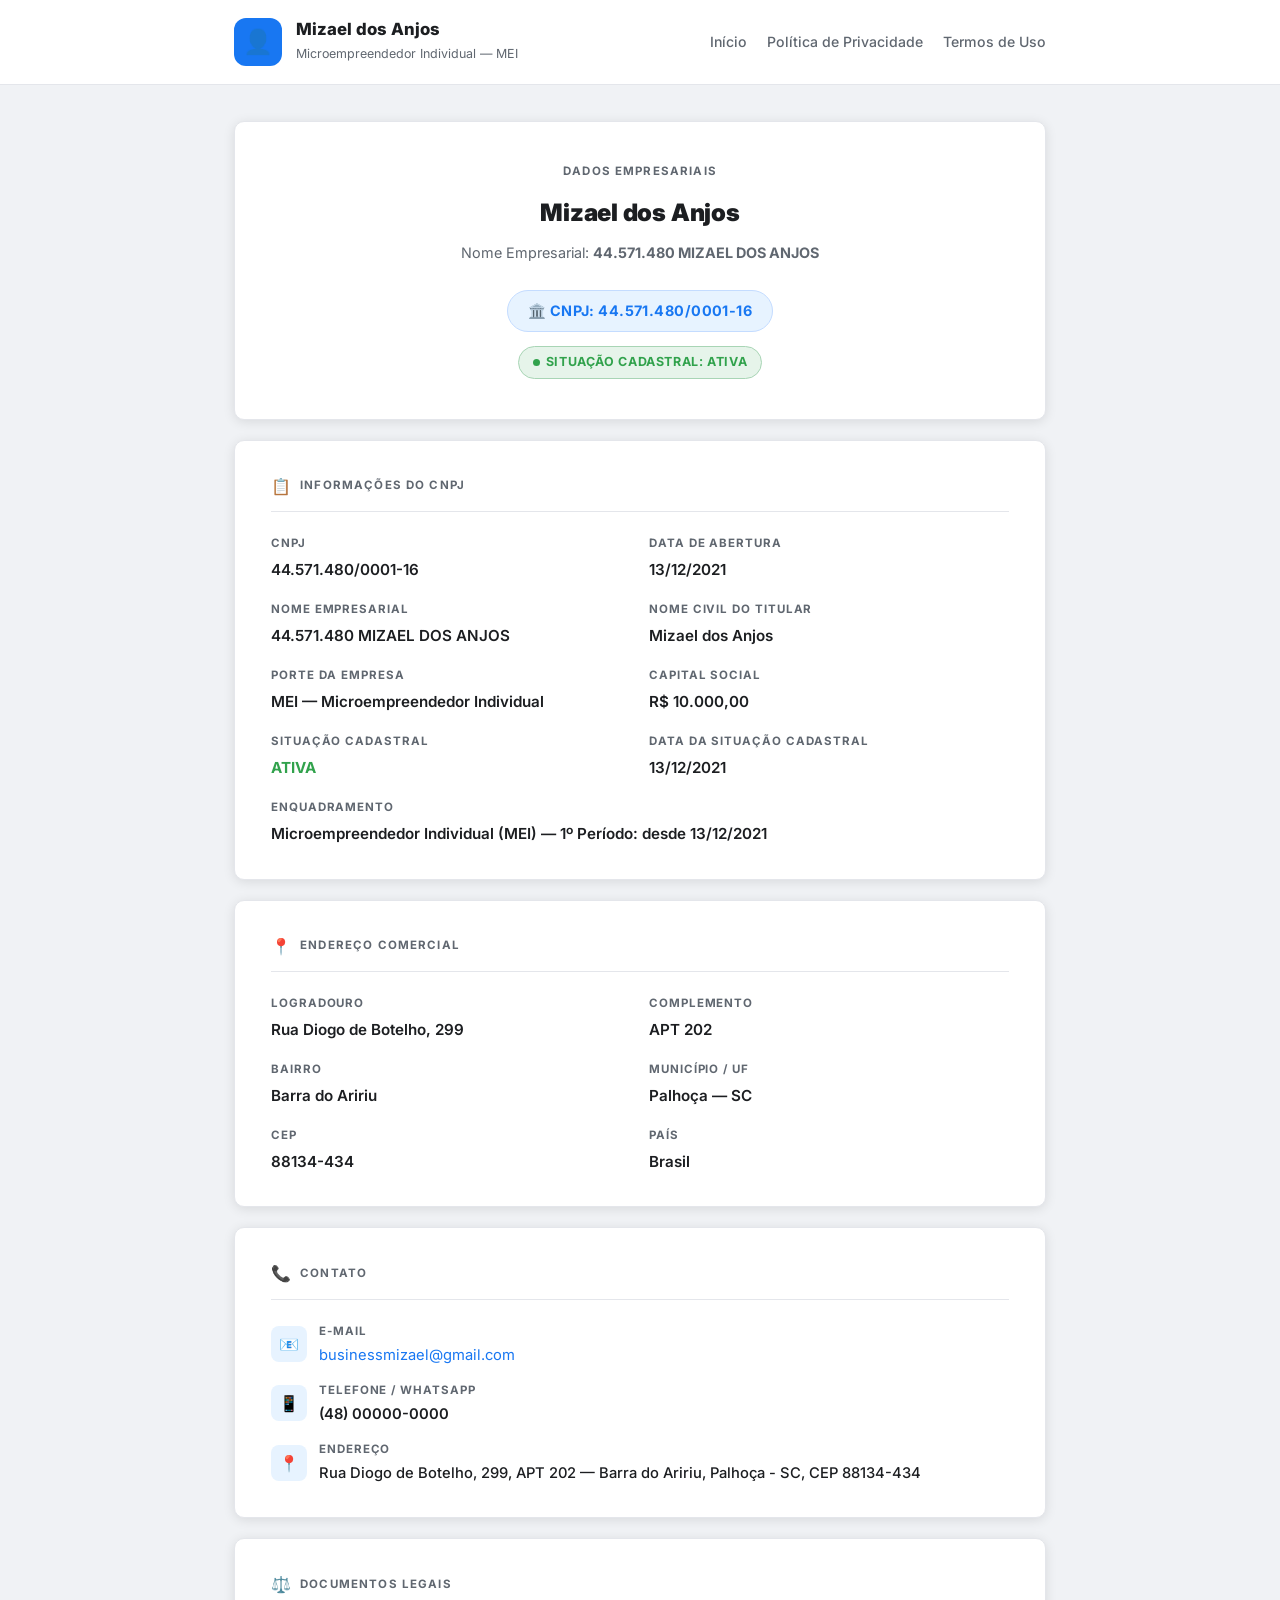
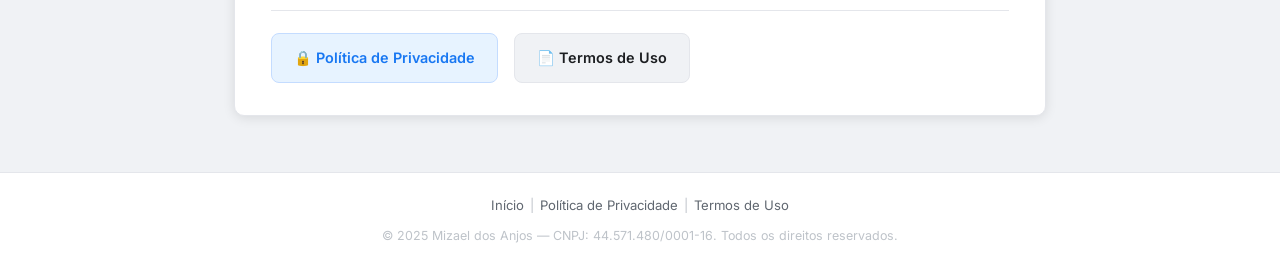
==== index.html @ 9d2faf02 "Site institucional MEI - pronto para deploy Vercel" ====
<!DOCTYPE html>
<html lang="pt-BR">
<head>
  <meta charset="UTF-8" />
  <meta name="viewport" content="width=device-width, initial-scale=1.0" />
  <meta name="description" content="Página institucional de Mizael dos Anjos — MEI — CNPJ: 44.571.480/0001-16. Informações empresariais, Política de Privacidade e Termos de Uso." />
  <meta name="robots" content="index, follow" />
  <title>Mizael dos Anjos — Informações Institucionais</title>
  <link rel="preconnect" href="https://fonts.googleapis.com" />
  <link rel="preconnect" href="https://fonts.gstatic.com" crossorigin />
  <link href="https://fonts.googleapis.com/css2?family=Inter:wght@400;500;600;700;800;900&display=swap" rel="stylesheet" />
  <link rel="stylesheet" href="css/styles.css" />
</head>
<body>

  <!-- HEADER -->
  <header class="site-header">
    <div class="header-inner">
      <div class="brand">
        <div class="brand-icon" aria-hidden="true">👤</div>
        <div class="brand-text">
          <h1>Mizael dos Anjos</h1>
          <span>Microempreendedor Individual — MEI</span>
        </div>
      </div>
      <nav class="header-nav" aria-label="Menu">
        <a href="index.html">Início</a>
        <a href="politica-de-privacidade.html">Política de Privacidade</a>
        <a href="termos-de-uso.html">Termos de Uso</a>
      </nav>
    </div>
  </header>

  <!-- MAIN -->
  <main>

    <!-- HERO / IDENTIDADE PRINCIPAL -->
    <div class="hero-card" role="region" aria-labelledby="empresaNome">
      <div id="empresaNome" style="font-size:0.72rem; font-weight:700; text-transform:uppercase; letter-spacing:0.1em; color:#606770; margin-bottom:12px;">
        Dados Empresariais
      </div>
      <h2>Mizael dos Anjos</h2>
      <div style="font-size:0.9rem; color:#606770; margin-bottom:12px;">
        Nome Empresarial: <strong>44.571.480 MIZAEL DOS ANJOS</strong>
      </div>
      <div class="cnpj-badge">
        🏛️ CNPJ: 44.571.480/0001-16
      </div>
      <br />
      <div class="status-badge" role="status" aria-label="Situação cadastral: Ativa">
        <span class="status-dot" aria-hidden="true"></span>
        SITUAÇÃO CADASTRAL: ATIVA
      </div>
    </div>

    <!-- DADOS DO CADASTRO -->
    <section class="card" aria-labelledby="dadosCnpjTitle">
      <div class="card-title" id="dadosCnpjTitle">
        <span aria-hidden="true">📋</span> Informações do CNPJ
      </div>

      <div class="data-grid">
        <div class="data-item">
          <label>CNPJ</label>
          <div class="value">44.571.480/0001-16</div>
        </div>
        <div class="data-item">
          <label>Data de Abertura</label>
          <div class="value">13/12/2021</div>
        </div>
        <div class="data-item">
          <label>Nome Empresarial</label>
          <div class="value">44.571.480 MIZAEL DOS ANJOS</div>
        </div>
        <div class="data-item">
          <label>Nome Civil do Titular</label>
          <div class="value">Mizael dos Anjos</div>
        </div>
        <div class="data-item">
          <label>Porte da Empresa</label>
          <div class="value">MEI — Microempreendedor Individual</div>
        </div>
        <div class="data-item">
          <label>Capital Social</label>
          <div class="value">R$ 10.000,00</div>
        </div>
        <div class="data-item">
          <label>Situação Cadastral</label>
          <div class="value" style="color:#31A24C; font-weight:700;">ATIVA</div>
        </div>
        <div class="data-item">
          <label>Data da Situação Cadastral</label>
          <div class="value">13/12/2021</div>
        </div>
        <div class="data-item full">
          <label>Enquadramento</label>
          <div class="value">Microempreendedor Individual (MEI) — 1º Período: desde 13/12/2021</div>
        </div>
      </div>
    </section>

    <!-- ENDEREÇO COMERCIAL -->
    <section class="card" aria-labelledby="enderecoTitle">
      <div class="card-title" id="enderecoTitle">
        <span aria-hidden="true">📍</span> Endereço Comercial
      </div>

      <div class="data-grid">
        <div class="data-item">
          <label>Logradouro</label>
          <div class="value">Rua Diogo de Botelho, 299</div>
        </div>
        <div class="data-item">
          <label>Complemento</label>
          <div class="value">APT 202</div>
        </div>
        <div class="data-item">
          <label>Bairro</label>
          <div class="value">Barra do Aririu</div>
        </div>
        <div class="data-item">
          <label>Município / UF</label>
          <div class="value">Palhoça — SC</div>
        </div>
        <div class="data-item">
          <label>CEP</label>
          <div class="value">88134-434</div>
        </div>
        <div class="data-item">
          <label>País</label>
          <div class="value">Brasil</div>
        </div>
      </div>
    </section>

    <!-- CONTATO -->
    <section class="card" aria-labelledby="contatoTitle">
      <div class="card-title" id="contatoTitle">
        <span aria-hidden="true">📞</span> Contato
      </div>
      <div class="contact-list">
        <div class="contact-item">
          <div class="contact-icon" aria-hidden="true">📧</div>
          <div>
            <div style="font-size:0.72rem; font-weight:700; text-transform:uppercase; letter-spacing:0.08em; color:#606770; margin-bottom:2px;">E-mail</div>
            <a href="mailto:businessmizael@gmail.com">businessmizael@gmail.com</a>
          </div>
        </div>
        <div class="contact-item">
          <div class="contact-icon" aria-hidden="true">📱</div>
          <div>
            <div style="font-size:0.72rem; font-weight:700; text-transform:uppercase; letter-spacing:0.08em; color:#606770; margin-bottom:2px;">Telefone / WhatsApp</div>
            <!-- [INSERIR: Telefone real] -->
            <span style="font-weight:600;">(48) 00000-0000</span>
          </div>
        </div>
        <div class="contact-item">
          <div class="contact-icon" aria-hidden="true">📍</div>
          <div>
            <div style="font-size:0.72rem; font-weight:700; text-transform:uppercase; letter-spacing:0.08em; color:#606770; margin-bottom:2px;">Endereço</div>
            <span style="font-weight:500;">Rua Diogo de Botelho, 299, APT 202 — Barra do Aririu, Palhoça - SC, CEP 88134-434</span>
          </div>
        </div>
      </div>
    </section>

    <!-- LINKS LEGAIS -->
    <section class="card" aria-labelledby="legalTitle">
      <div class="card-title" id="legalTitle">
        <span aria-hidden="true">⚖️</span> Documentos Legais
      </div>
      <div style="display:flex; gap:16px; flex-wrap:wrap;">
        <a href="politica-de-privacidade.html" style="
          display:inline-flex; align-items:center; gap:8px;
          background:#E7F3FF; border:1px solid #C4DCFF; color:#1877F2;
          padding:12px 22px; border-radius:8px; font-weight:600; font-size:0.9rem;
          text-decoration:none; transition:background 0.2s;
        " onmouseover="this.style.background='#d0e8ff'" onmouseout="this.style.background='#E7F3FF'">
          🔒 Política de Privacidade
        </a>
        <a href="termos-de-uso.html" style="
          display:inline-flex; align-items:center; gap:8px;
          background:#F0F2F5; border:1px solid #E4E6EB; color:#1C1E21;
          padding:12px 22px; border-radius:8px; font-weight:600; font-size:0.9rem;
          text-decoration:none; transition:background 0.2s;
        " onmouseover="this.style.background='#e2e5e9'" onmouseout="this.style.background='#F0F2F5'">
          📄 Termos de Uso
        </a>
      </div>
    </section>

  </main>

  <!-- FOOTER -->
  <footer class="site-footer">
    <div class="footer-links">
      <a href="index.html">Início</a>
      <span class="footer-sep">|</span>
      <a href="politica-de-privacidade.html">Política de Privacidade</a>
      <span class="footer-sep">|</span>
      <a href="termos-de-uso.html">Termos de Uso</a>
    </div>
    <div class="footer-copy">
      © 2025 Mizael dos Anjos — CNPJ: 44.571.480/0001-16. Todos os direitos reservados.
    </div>
  </footer>

</body>
</html>
---- css/styles.css ----
/* ============================================================
   MIZAEL DOS ANJOS — Site Institucional (Meta API)
   ============================================================ */

*, *::before, *::after { box-sizing: border-box; margin: 0; padding: 0; }

:root {
  --blue:      #1877F2;
  --blue-dark: #0D5FCC;
  --dark:      #1C1E21;
  --gray:      #606770;
  --gray-light:#BEC3C9;
  --border:    #E4E6EB;
  --bg:        #F0F2F5;
  --white:     #FFFFFF;
  --red:       #E02020;
  --green:     #31A24C;
  --font:      'Inter', sans-serif;
  --radius:    10px;
  --shadow:    0 2px 12px rgba(0,0,0,0.1);
}

html { scroll-behavior: smooth; font-size: 16px; }

body {
  font-family: var(--font);
  background: var(--bg);
  color: var(--dark);
  line-height: 1.65;
  min-height: 100vh;
  display: flex;
  flex-direction: column;
}

a { color: var(--blue); text-decoration: none; }
a:hover { text-decoration: underline; }

/* ============================================================
   HEADER
   ============================================================ */
.site-header {
  background: var(--white);
  border-bottom: 1px solid var(--border);
  padding: 18px 0;
}

.header-inner {
  max-width: 860px;
  margin: 0 auto;
  padding: 0 24px;
  display: flex;
  align-items: center;
  justify-content: space-between;
  gap: 16px;
  flex-wrap: wrap;
}

.brand {
  display: flex;
  align-items: center;
  gap: 14px;
}

.brand-icon {
  width: 48px; height: 48px;
  background: var(--blue);
  border-radius: 12px;
  display: flex;
  align-items: center;
  justify-content: center;
  color: var(--white);
  font-size: 1.5rem;
  flex-shrink: 0;
}

.brand-text h1 {
  font-size: 1.05rem;
  font-weight: 800;
  color: var(--dark);
  line-height: 1.2;
}

.brand-text span {
  font-size: 0.78rem;
  color: var(--gray);
  font-weight: 400;
}

.header-nav {
  display: flex;
  gap: 20px;
  align-items: center;
}

.header-nav a {
  font-size: 0.88rem;
  font-weight: 500;
  color: var(--gray);
  transition: color 0.2s;
}

.header-nav a:hover {
  color: var(--blue);
  text-decoration: none;
}

/* ============================================================
   MAIN CONTAINER
   ============================================================ */
main {
  flex: 1;
  max-width: 860px;
  margin: 36px auto;
  padding: 0 24px;
  width: 100%;
}

/* ============================================================
   CARDS
   ============================================================ */
.card {
  background: var(--white);
  border: 1px solid var(--border);
  border-radius: var(--radius);
  padding: 32px 36px;
  margin-bottom: 20px;
  box-shadow: var(--shadow);
}

.card-title {
  font-size: 0.72rem;
  font-weight: 700;
  letter-spacing: 0.1em;
  text-transform: uppercase;
  color: var(--gray);
  margin-bottom: 22px;
  padding-bottom: 12px;
  border-bottom: 1px solid var(--border);
  display: flex;
  align-items: center;
  gap: 8px;
}

.card-title span { font-size: 1rem; }

/* Hero card */
.hero-card {
  background: var(--white);
  border: 1px solid var(--border);
  border-radius: var(--radius);
  padding: 40px 36px;
  margin-bottom: 20px;
  box-shadow: var(--shadow);
  text-align: center;
}

.hero-card h2 {
  font-size: 1.5rem;
  font-weight: 900;
  color: var(--dark);
  letter-spacing: -0.01em;
  margin-bottom: 8px;
}

.hero-card .cnpj-badge {
  display: inline-flex;
  align-items: center;
  gap: 8px;
  background: #E7F3FF;
  border: 1px solid #C4DCFF;
  color: var(--blue);
  padding: 8px 20px;
  border-radius: 50px;
  font-size: 0.9rem;
  font-weight: 700;
  margin: 14px 0;
  letter-spacing: 0.03em;
}

.status-badge {
  display: inline-flex;
  align-items: center;
  gap: 6px;
  background: #E6F4EA;
  border: 1px solid #A8D5B5;
  color: var(--green);
  padding: 5px 14px;
  border-radius: 50px;
  font-size: 0.78rem;
  font-weight: 700;
  letter-spacing: 0.05em;
}

.status-dot {
  width: 7px; height: 7px;
  background: var(--green);
  border-radius: 50%;
  animation: pulse 1.8s infinite;
}

@keyframes pulse {
  0%, 100% { opacity: 1; }
  50% { opacity: 0.4; }
}

/* Data rows */
.data-grid {
  display: grid;
  grid-template-columns: 1fr 1fr;
  gap: 18px;
}

.data-item label {
  display: block;
  font-size: 0.72rem;
  font-weight: 700;
  text-transform: uppercase;
  letter-spacing: 0.08em;
  color: var(--gray);
  margin-bottom: 4px;
}

.data-item .value {
  font-size: 0.95rem;
  font-weight: 600;
  color: var(--dark);
}

.data-item.full { grid-column: 1 / -1; }

.data-divider {
  border: none;
  border-top: 1px solid var(--border);
  margin: 20px 0;
}

/* Contact items */
.contact-list {
  display: flex;
  flex-direction: column;
  gap: 14px;
}

.contact-item {
  display: flex;
  align-items: center;
  gap: 12px;
  font-size: 0.92rem;
}

.contact-icon {
  width: 36px; height: 36px;
  background: #E7F3FF;
  border-radius: 8px;
  display: flex;
  align-items: center;
  justify-content: center;
  font-size: 1rem;
  flex-shrink: 0;
}

/* ============================================================
   FOOTER
   ============================================================ */
.site-footer {
  background: var(--white);
  border-top: 1px solid var(--border);
  padding: 22px 24px;
  text-align: center;
}

.footer-links {
  display: flex;
  align-items: center;
  justify-content: center;
  gap: 6px;
  margin-bottom: 10px;
  flex-wrap: wrap;
}

.footer-links a {
  font-size: 0.82rem;
  color: var(--gray);
}

.footer-links a:hover { color: var(--blue); }

.footer-sep {
  color: var(--gray-light);
  font-size: 0.8rem;
}

.footer-copy {
  font-size: 0.78rem;
  color: var(--gray-light);
}

/* ============================================================
   POLICY PAGES
   ============================================================ */
.policy-header {
  margin-bottom: 28px;
}

.policy-header h2 {
  font-size: 1.6rem;
  font-weight: 900;
  color: var(--dark);
  margin-bottom: 6px;
}

.policy-header .last-update {
  font-size: 0.82rem;
  color: var(--gray);
}

.policy-section {
  margin-bottom: 28px;
}

.policy-section h3 {
  font-size: 1rem;
  font-weight: 700;
  color: var(--dark);
  margin-bottom: 10px;
  padding-bottom: 8px;
  border-bottom: 2px solid var(--blue);
  display: inline-block;
}

.policy-section p {
  font-size: 0.92rem;
  color: #3c4043;
  line-height: 1.8;
  margin-bottom: 12px;
}

.policy-section ul {
  list-style: disc;
  padding-left: 24px;
  margin-bottom: 12px;
}

.policy-section ul li {
  font-size: 0.92rem;
  color: #3c4043;
  line-height: 1.8;
  margin-bottom: 4px;
}

.policy-toc {
  background: #F0F2F5;
  border: 1px solid var(--border);
  border-radius: var(--radius);
  padding: 20px 24px;
  margin-bottom: 28px;
}

.policy-toc h4 {
  font-size: 0.78rem;
  font-weight: 700;
  text-transform: uppercase;
  letter-spacing: 0.08em;
  color: var(--gray);
  margin-bottom: 10px;
}

.policy-toc ol {
  padding-left: 18px;
}

.policy-toc ol li {
  font-size: 0.88rem;
  margin-bottom: 4px;
}

.policy-toc ol li a { color: var(--blue); font-weight: 500; }

/* ============================================================
   RESPONSIVE
   ============================================================ */
@media (max-width: 600px) {
  .data-grid { grid-template-columns: 1fr; }
  .hero-card, .card { padding: 24px 20px; }
  .header-inner { flex-direction: column; align-items: flex-start; }
  .header-nav { flex-wrap: wrap; gap: 12px; }
}
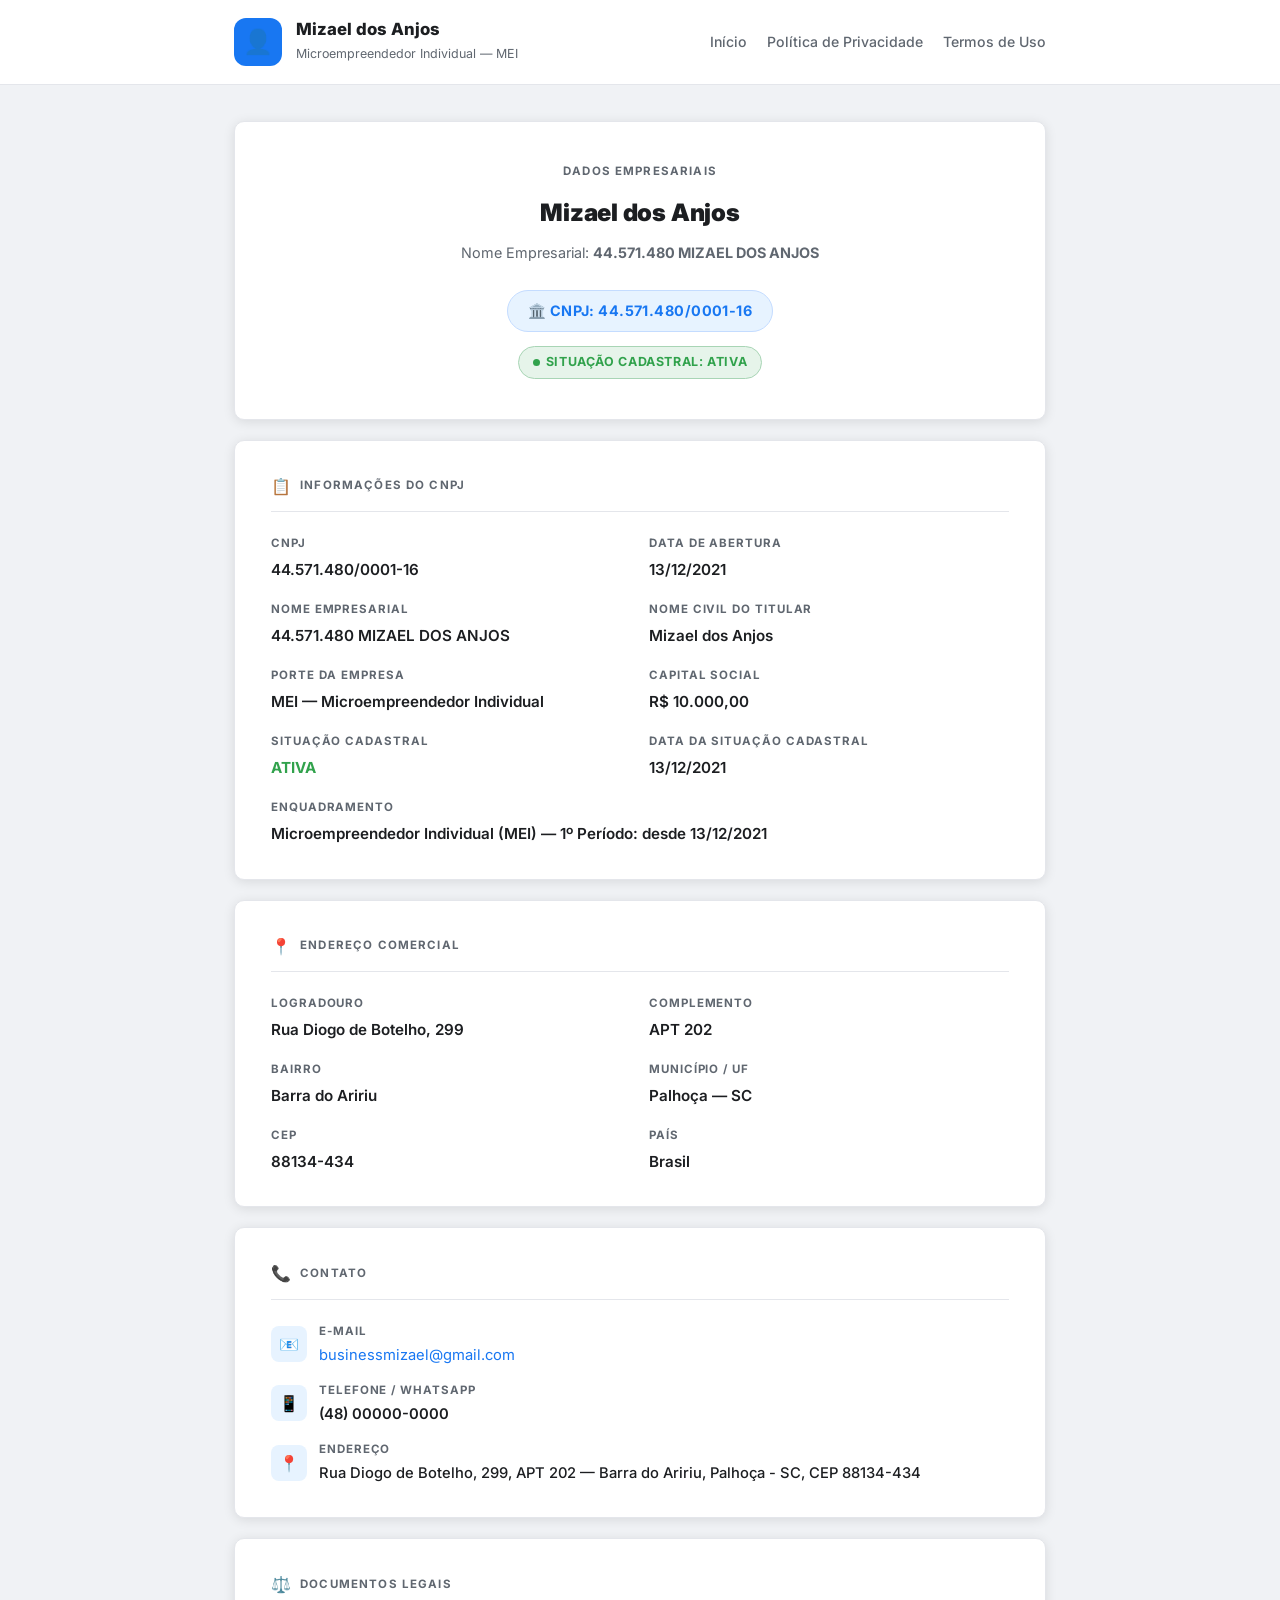
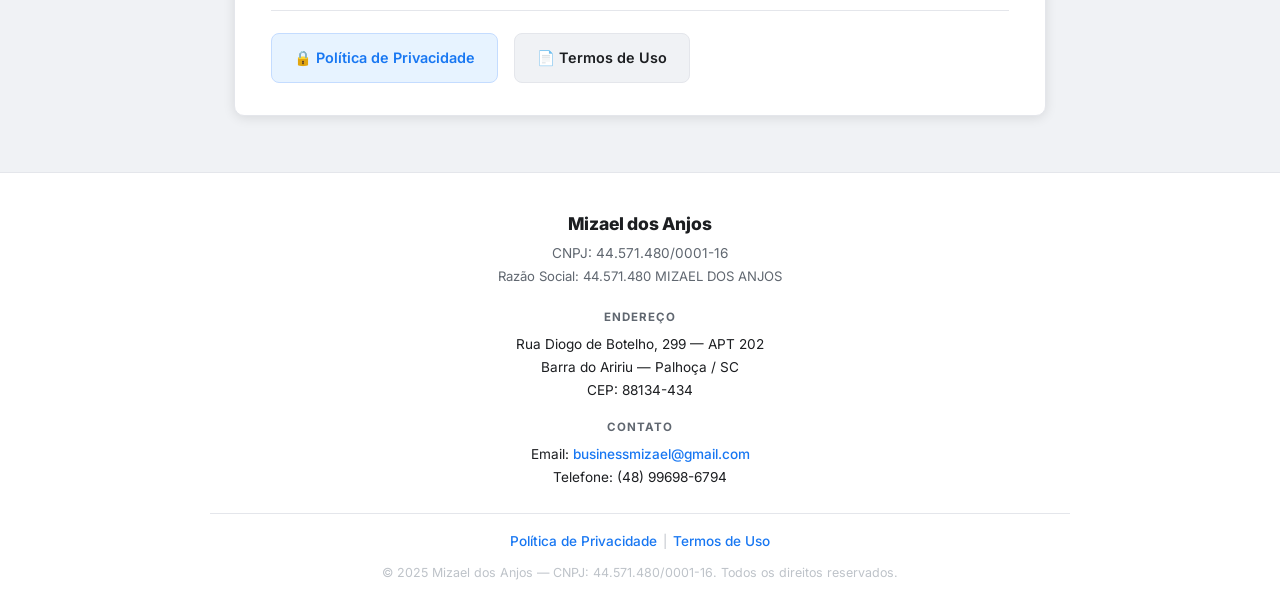
==== commit 9e3461c9: "Atualiza rodapé com dados completos MEI e telefone (48) 99698-6794" ====
--- a/index.html
+++ b/index.html
@@ -193,15 +193,32 @@
 
   <!-- FOOTER -->
   <footer class="site-footer">
-    <div class="footer-links">
-      <a href="index.html">Início</a>
-      <span class="footer-sep">|</span>
-      <a href="politica-de-privacidade.html">Política de Privacidade</a>
-      <span class="footer-sep">|</span>
-      <a href="termos-de-uso.html">Termos de Uso</a>
-    </div>
-    <div class="footer-copy">
-      © 2025 Mizael dos Anjos — CNPJ: 44.571.480/0001-16. Todos os direitos reservados.
+    <div class="footer-inner">
+      <div class="footer-name">Mizael dos Anjos</div>
+      <div class="footer-cnpj">CNPJ: 44.571.480/0001-16</div>
+      <div class="footer-razao">Razão Social: 44.571.480 MIZAEL DOS ANJOS</div>
+
+      <div class="footer-section-label">Endereço</div>
+      <div class="footer-address">
+        Rua Diogo de Botelho, 299 — APT 202<br>
+        Barra do Aririu — Palhoça / SC<br>
+        CEP: 88134-434
+      </div>
+
+      <div class="footer-section-label">Contato</div>
+      <div class="footer-contact">
+        Email: <a href="mailto:businessmizael@gmail.com">businessmizael@gmail.com</a><br>
+        Telefone: (48) 99698-6794
+      </div>
+
+      <hr class="footer-divider" />
+
+      <div class="footer-links">
+        <a href="politica-de-privacidade.html">Política de Privacidade</a>
+        <span class="footer-sep">|</span>
+        <a href="termos-de-uso.html">Termos de Uso</a>
+      </div>
+      <div class="footer-copy">© 2025 Mizael dos Anjos — CNPJ: 44.571.480/0001-16. Todos os direitos reservados.</div>
     </div>
   </footer>
 
--- a/css/styles.css
+++ b/css/styles.css
@@ -265,8 +265,60 @@
 .site-footer {
   background: var(--white);
   border-top: 1px solid var(--border);
-  padding: 22px 24px;
+  padding: 36px 24px 24px;
   text-align: center;
+}
+
+.footer-inner {
+  max-width: 860px;
+  margin: 0 auto;
+}
+
+.footer-name {
+  font-size: 1.1rem;
+  font-weight: 800;
+  color: var(--dark);
+  letter-spacing: -0.01em;
+  margin-bottom: 4px;
+}
+
+.footer-cnpj {
+  font-size: 0.85rem;
+  color: var(--gray);
+  margin-bottom: 2px;
+}
+
+.footer-razao {
+  font-size: 0.82rem;
+  color: var(--gray);
+  margin-bottom: 20px;
+}
+
+.footer-section-label {
+  font-size: 0.72rem;
+  font-weight: 700;
+  text-transform: uppercase;
+  letter-spacing: 0.08em;
+  color: var(--gray);
+  margin-bottom: 6px;
+  margin-top: 16px;
+}
+
+.footer-address, .footer-contact {
+  font-size: 0.85rem;
+  color: var(--dark);
+  line-height: 1.7;
+}
+
+.footer-contact a {
+  color: var(--blue);
+  font-weight: 500;
+}
+
+.footer-divider {
+  border: none;
+  border-top: 1px solid var(--border);
+  margin: 24px 0 16px;
 }
 
 .footer-links {
@@ -279,11 +331,12 @@
 }
 
 .footer-links a {
-  font-size: 0.82rem;
-  color: var(--gray);
-}
-
-.footer-links a:hover { color: var(--blue); }
+  font-size: 0.85rem;
+  color: var(--blue);
+  font-weight: 500;
+}
+
+.footer-links a:hover { text-decoration: underline; }
 
 .footer-sep {
   color: var(--gray-light);
@@ -293,6 +346,7 @@
 .footer-copy {
   font-size: 0.78rem;
   color: var(--gray-light);
+  margin-top: 8px;
 }
 
 /* ============================================================
